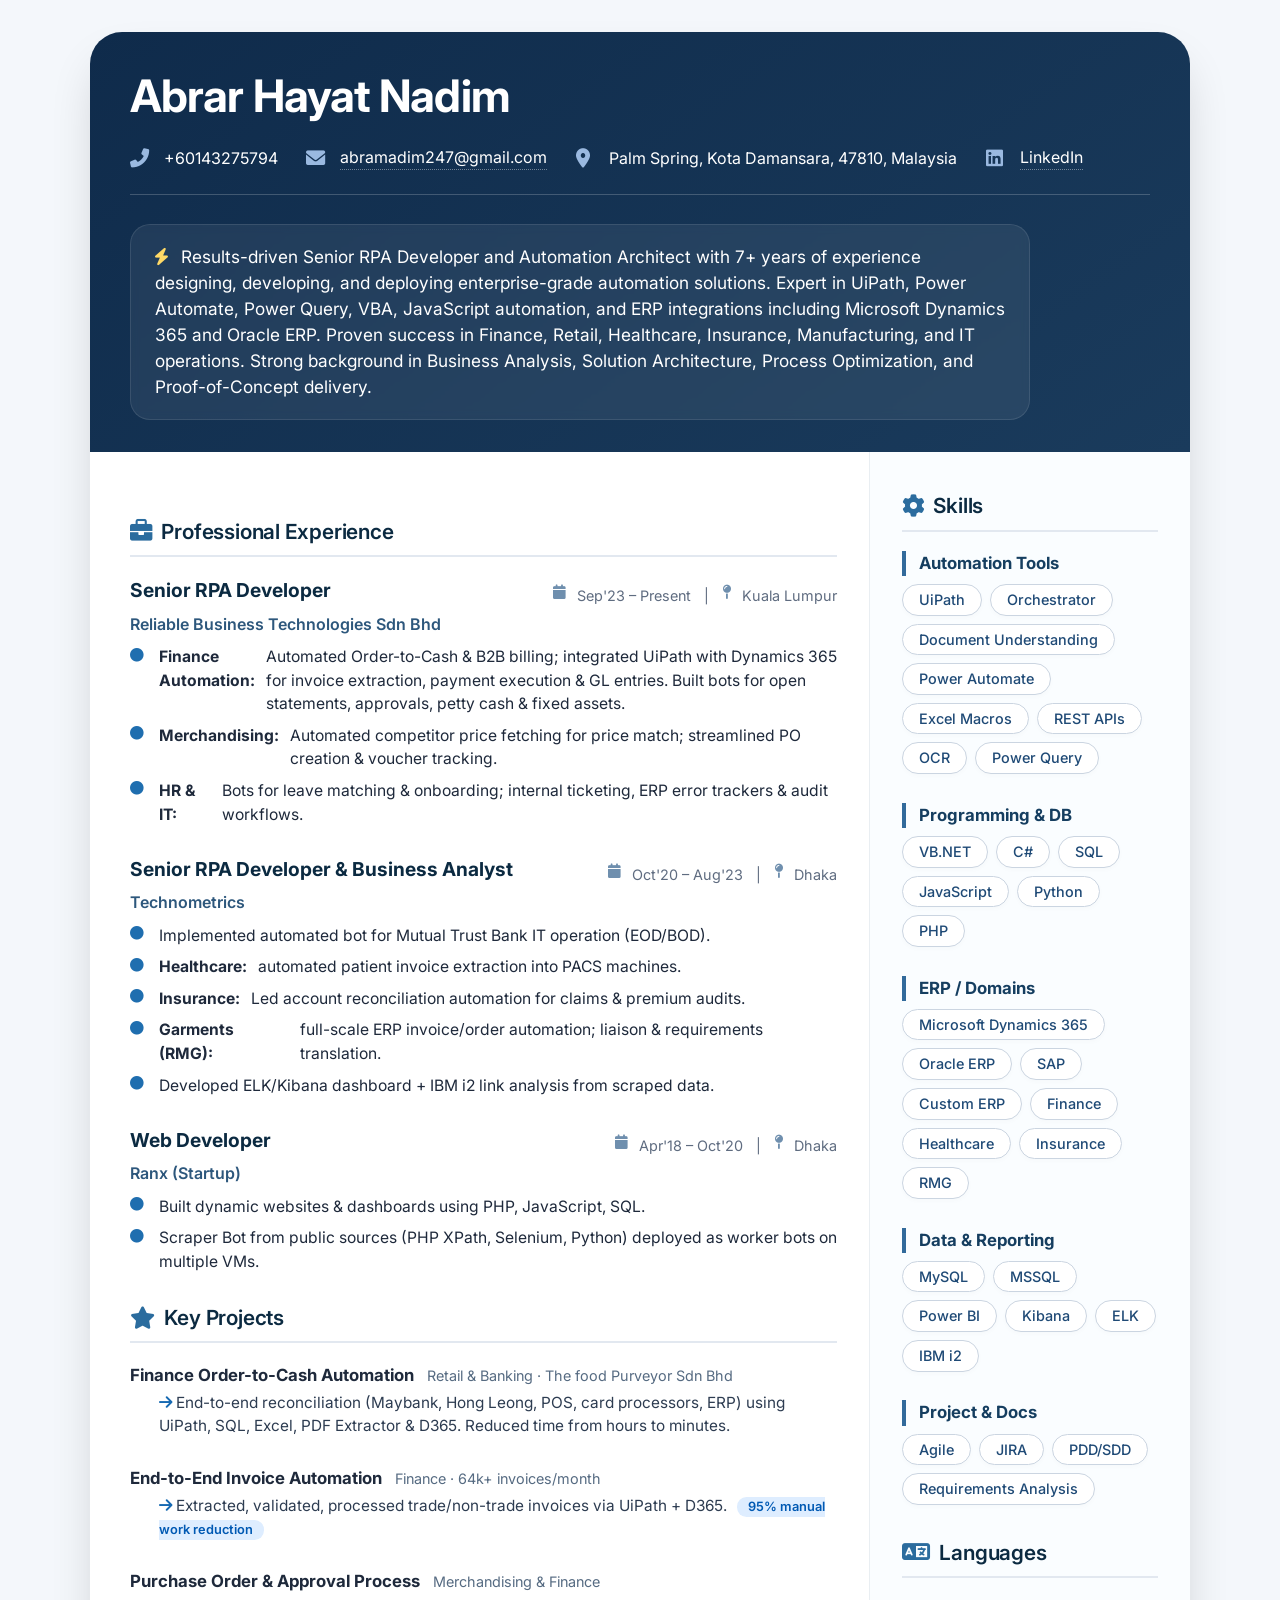
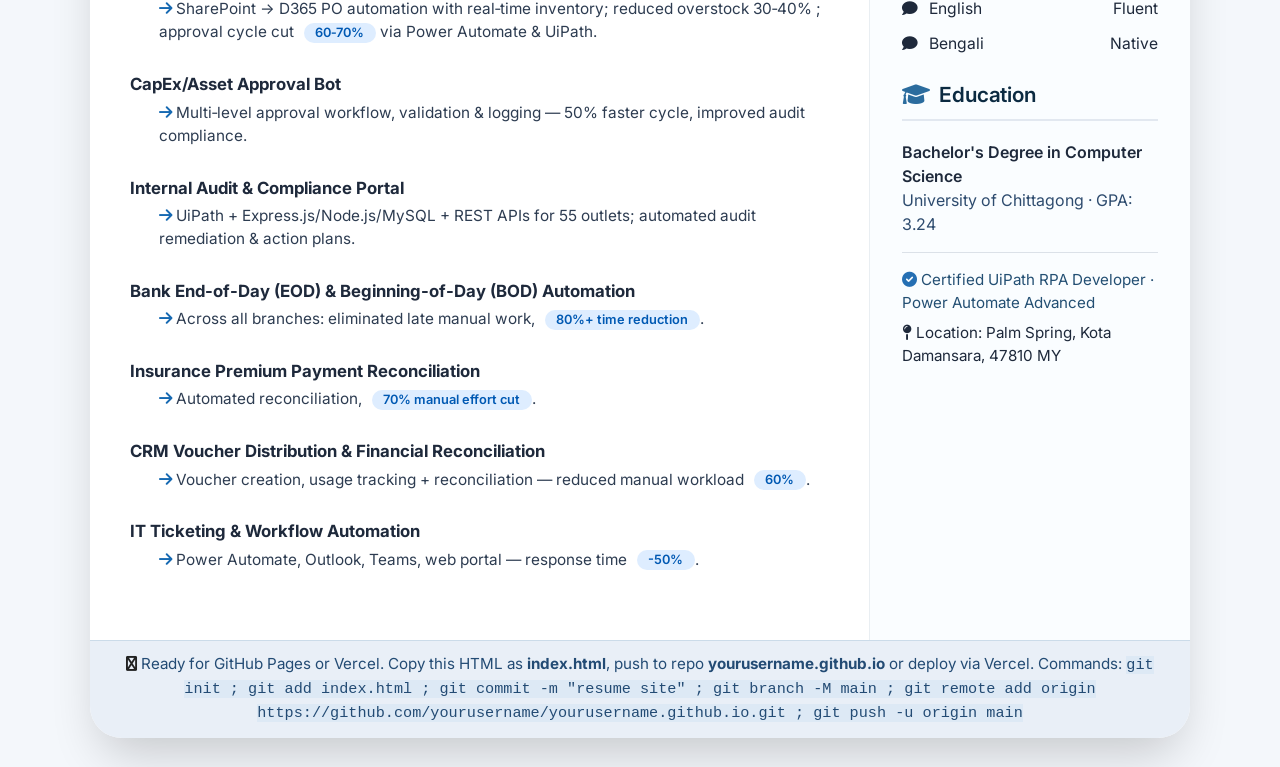
==== index.html @ c3ce4421 "Add files via upload" ====
<!DOCTYPE html>
<html lang="en">
<head>
  <meta charset="UTF-8">
  <meta name="viewport" content="width=device-width, initial-scale=1.0">
  <title>Abrar Hayat Nadim · RPA Architect</title>
  <!-- Font Awesome 6 (free) -->
  <link rel="stylesheet" href="https://cdnjs.cloudflare.com/ajax/libs/font-awesome/6.0.0-beta3/css/all.min.css">
  <!-- Google Fonts: Inter clean modern -->
  <link href="https://fonts.googleapis.com/css2?family=Inter:opsz,wght@14..32,400;14..32,500;14..32,600;14..32,700&display=swap" rel="stylesheet">
  <style>
    * {
      margin: 0;
      padding: 0;
      box-sizing: border-box;
    }

    body {
      background: #f4f7fb;
      font-family: 'Inter', sans-serif;
      color: #1e293b;
      line-height: 1.5;
      padding: 2rem 1rem;
    }

    .container {
      max-width: 1100px;
      margin: 0 auto;
      background: white;
      border-radius: 2rem;
      box-shadow: 0 25px 50px -12px rgba(0,0,0,0.2);
      overflow: hidden;
    }

    /* header / summary section */
    .top-card {
      background: linear-gradient(145deg, #0f2b4b, #1a3b5c);
      color: white;
      padding: 2.5rem 2.5rem 2rem 2.5rem;
    }

    .name-title h1 {
      font-size: 2.8rem;
      font-weight: 700;
      letter-spacing: -0.02em;
      line-height: 1.1;
      margin-bottom: 0.4rem;
    }

    .contact-bar {
      display: flex;
      flex-wrap: wrap;
      gap: 1.8rem;
      margin: 1.5rem 0 1.8rem 0;
      font-size: 1rem;
      border-bottom: 1px solid rgba(255,255,255,0.2);
      padding-bottom: 1.5rem;
    }

    .contact-item {
      display: flex;
      align-items: center;
      gap: 0.6rem;
    }

    .contact-item i {
      font-size: 1.2rem;
      width: 1.5rem;
      color: #9ab9e0;
    }

    .contact-item a {
      color: white;
      text-decoration: none;
      border-bottom: 1px dotted rgba(255,255,255,0.4);
    }

    .contact-item a:hover {
      border-bottom: 1px solid white;
    }

    .summary-text {
      font-size: 1.08rem;
      max-width: 900px;
      background: rgba(255,255,255,0.07);
      padding: 1.2rem 1.5rem;
      border-radius: 20px;
      backdrop-filter: blur(4px);
      border: 1px solid rgba(255,255,255,0.1);
      margin-top: 0.5rem;
    }

    /* main two column layout */
    .main-content {
      display: grid;
      grid-template-columns: 1fr 320px;
      gap: 0;
      background: #fff;
    }

    .left-panel {
      padding: 2.2rem 2rem 2.5rem 2.5rem;
      border-right: 1px solid #e9eef2;
    }

    .right-panel {
      padding: 2.2rem 2rem 2.5rem 2rem;
      background: #fafdff;
    }

    /* section headings */
    .section-head {
      display: flex;
      align-items: center;
      gap: 0.6rem;
      font-weight: 600;
      font-size: 1.3rem;
      letter-spacing: -0.01em;
      margin: 1.8rem 0 1.2rem 0;
      color: #0b2a41;
      border-bottom: 2px solid #e2e8f0;
      padding-bottom: 0.5rem;
    }

    .section-head i {
      color: #2b6c9e;
      font-size: 1.4rem;
    }

    .job-entry, .project-entry, .edu-entry {
      margin-bottom: 1.8rem;
    }

    .job-header {
      display: flex;
      flex-wrap: wrap;
      align-items: baseline;
      justify-content: space-between;
      margin-bottom: 0.3rem;
    }

    .job-title {
      font-weight: 700;
      font-size: 1.2rem;
      color: #0b2a41;
    }

    .company {
      font-weight: 600;
      color: #2d577c;
    }

    .date-loc {
      font-size: 0.9rem;
      color: #5f6c80;
      display: flex;
      gap: 0.5rem;
      flex-wrap: wrap;
    }

    .date-loc i {
      margin-right: 3px;
      color: #6f8fae;
    }

    .desc-list {
      list-style: none;
      margin-top: 0.6rem;
    }

    .desc-list li {
      margin-bottom: 0.5rem;
      display: flex;
      gap: 0.7rem;
      font-size: 0.98rem;
    }

    .desc-list li i {
      color: #1f6eaf;
      font-size: 0.85rem;
      margin-top: 0.2rem;
      min-width: 1.1rem;
    }

    .project-title {
      font-weight: 700;
      font-size: 1.05rem;
      display: flex;
      flex-wrap: wrap;
      align-items: baseline;
      gap: 0.8rem;
      margin-bottom: 0.2rem;
    }

    .project-title span {
      font-size: 0.9rem;
      font-weight: 400;
      color: #566b82;
    }

    .project-desc {
      font-size: 0.96rem;
      margin-left: 1.8rem;
      margin-bottom: 1rem;
      color: #2d3c51;
    }

    /* skill chips */
    .skill-block {
      margin-bottom: 1.8rem;
    }

    .skill-cat {
      font-weight: 700;
      color: #153e60;
      margin-bottom: 0.5rem;
      font-size: 1.05rem;
      border-left: 4px solid #326a9b;
      padding-left: 0.8rem;
    }

    .skill-tags {
      display: flex;
      flex-wrap: wrap;
      gap: 0.5rem;
      margin-bottom: 1.2rem;
    }

    .skill-tag {
      background: white;
      border: 1px solid #cbd5e1;
      padding: 0.25rem 1rem;
      border-radius: 30px;
      font-size: 0.9rem;
      font-weight: 500;
      color: #1f4a76;
      box-shadow: 0 2px 5px rgba(0,0,0,0.02);
    }

    .right-icon-list {
      margin-top: 0.5rem;
    }

    .right-icon-list .item {
      display: flex;
      align-items: center;
      gap: 0.7rem;
      margin-bottom: 0.7rem;
      font-size: 0.98rem;
    }

    .badge-percent {
      background: #deedff;
      color: #0059b3;
      font-weight: 600;
      padding: 0.15rem 0.7rem;
      border-radius: 30px;
      margin-left: 0.4rem;
      font-size: 0.8rem;
    }

    .education-line {
      font-weight: 600;
      margin-top: 1rem;
    }

    hr {
      border: none;
      border-top: 1px solid #dbe1e8;
      margin: 1rem 0;
    }

    /* github pages / vercel hint */
    .deploy-note {
      background: #e9eff7;
      padding: 0.8rem 2rem;
      font-size: 0.95rem;
      color: #234b74;
      text-align: center;
      border-top: 1px solid #cbdbe9;
    }

    .deploy-note i {
      color: #222;
    }

    a {
      color: inherit;
    }

    @media (max-width: 750px) {
      .main-content { grid-template-columns: 1fr; }
      .left-panel { border-right: 0; }
      .top-card { padding: 1.8rem; }
      .name-title h1 { font-size: 2.2rem; }
      .contact-bar { gap: 1rem; flex-wrap: wrap; }
    }
  </style>
</head>
<body>
<div class="container">

  <!-- top header with summary -->
  <div class="top-card">
    <div class="name-title">
      <h1>Abrar Hayat Nadim</h1>
    </div>
    <div class="contact-bar">
      <div class="contact-item"><i class="fas fa-phone-alt"></i> +60143275794</div>
      <div class="contact-item"><i class="fas fa-envelope"></i> <a href="mailto:abramadim247@gmail.com">abramadim247@gmail.com</a></div>
      <div class="contact-item"><i class="fas fa-map-marker-alt"></i> Palm Spring, Kota Damansara, 47810, Malaysia</div>
      <div class="contact-item"><i class="fab fa-linkedin"></i> <a href="#">LinkedIn</a></div>
    </div>
    <div class="summary-text">
      <i class="fas fa-bolt" style="margin-right: 0.5rem; color:#ffd966;"></i> Results-driven Senior RPA Developer and Automation Architect with 7+ years of experience designing, developing, and deploying enterprise-grade automation solutions. Expert in UiPath, Power Automate, Power Query, VBA, JavaScript automation, and ERP integrations including Microsoft Dynamics 365 and Oracle ERP. Proven success in Finance, Retail, Healthcare, Insurance, Manufacturing, and IT operations. Strong background in Business Analysis, Solution Architecture, Process Optimization, and Proof-of-Concept delivery.
    </div>
  </div>

  <!-- main two columns -->
  <div class="main-content">
    <!-- LEFT COLUMN: experience & projects -->
    <div class="left-panel">
      
      <!-- PROFESSIONAL EXPERIENCE -->
      <div class="section-head"><i class="fas fa-briefcase"></i> Professional Experience</div>
      
      <div class="job-entry">
        <div class="job-header">
          <span class="job-title">Senior RPA Developer</span>
          <span class="date-loc"><i class="fas fa-calendar"></i> Sep'23 – Present <span style="margin:0 0.3rem">|</span> <i class="fas fa-map-pin"></i> Kuala Lumpur</span>
        </div>
        <div class="company">Reliable Business Technologies Sdn Bhd</div>
        <ul class="desc-list">
          <li><i class="fas fa-circle"></i> <strong>Finance Automation:</strong> Automated Order-to-Cash & B2B billing; integrated UiPath with Dynamics 365 for invoice extraction, payment execution & GL entries. Built bots for open statements, approvals, petty cash & fixed assets.</li>
          <li><i class="fas fa-circle"></i> <strong>Merchandising:</strong> Automated competitor price fetching for price match; streamlined PO creation & voucher tracking.</li>
          <li><i class="fas fa-circle"></i> <strong>HR & IT:</strong> Bots for leave matching & onboarding; internal ticketing, ERP error trackers & audit workflows.</li>
        </ul>
      </div>

      <div class="job-entry">
        <div class="job-header">
          <span class="job-title">Senior RPA Developer & Business Analyst</span>
          <span class="date-loc"><i class="fas fa-calendar"></i> Oct'20 – Aug'23 <span style="margin:0 0.3rem">|</span> <i class="fas fa-map-pin"></i> Dhaka</span>
        </div>
        <div class="company">Technometrics</div>
        <ul class="desc-list">
          <li><i class="fas fa-circle"></i> Implemented automated bot for Mutual Trust Bank IT operation (EOD/BOD).</li>
          <li><i class="fas fa-circle"></i> <strong>Healthcare:</strong> automated patient invoice extraction into PACS machines.</li>
          <li><i class="fas fa-circle"></i> <strong>Insurance:</strong> Led account reconciliation automation for claims & premium audits.</li>
          <li><i class="fas fa-circle"></i> <strong>Garments (RMG):</strong> full-scale ERP invoice/order automation; liaison & requirements translation.</li>
          <li><i class="fas fa-circle"></i> Developed ELK/Kibana dashboard + IBM i2 link analysis from scraped data.</li>
        </ul>
      </div>

      <div class="job-entry">
        <div class="job-header">
          <span class="job-title">Web Developer</span>
          <span class="date-loc"><i class="fas fa-calendar"></i> Apr'18 – Oct'20 <span style="margin:0 0.3rem">|</span> <i class="fas fa-map-pin"></i> Dhaka</span>
        </div>
        <div class="company">Ranx (Startup)</div>
        <ul class="desc-list">
          <li><i class="fas fa-circle"></i> Built dynamic websites & dashboards using PHP, JavaScript, SQL.</li>
          <li><i class="fas fa-circle"></i> Scraper Bot from public sources (PHP XPath, Selenium, Python) deployed as worker bots on multiple VMs.</li>
        </ul>
      </div>

      <!-- KEY PROJECTS (selected compact) -->
      <div class="section-head"><i class="fas fa-star"></i> Key Projects</div>

      <div class="project-entry">
        <div class="project-title">Finance Order-to-Cash Automation <span>Retail & Banking · The food Purveyor Sdn Bhd</span></div>
        <div class="project-desc"><i class="fas fa-arrow-right" style="color:#1669b2;"></i> End-to-end reconciliation (Maybank, Hong Leong, POS, card processors, ERP) using UiPath, SQL, Excel, PDF Extractor & D365. Reduced time from hours to minutes.</div>
      </div>
      <div class="project-entry">
        <div class="project-title">End-to-End Invoice Automation <span>Finance · 64k+ invoices/month</span></div>
        <div class="project-desc"><i class="fas fa-arrow-right" style="color:#1669b2;"></i> Extracted, validated, processed trade/non-trade invoices via UiPath + D365. <span class="badge-percent">95% manual work reduction</span></div>
      </div>
      <div class="project-entry">
        <div class="project-title">Purchase Order & Approval Process <span>Merchandising & Finance</span></div>
        <div class="project-desc"><i class="fas fa-arrow-right" style="color:#1669b2;"></i> SharePoint → D365 PO automation with real‑time inventory; reduced overstock 30‑40% ; approval cycle cut <span class="badge-percent">60‑70%</span> via Power Automate & UiPath.</div>
      </div>
      <div class="project-entry">
        <div class="project-title">CapEx/Asset Approval Bot</div>
        <div class="project-desc"><i class="fas fa-arrow-right" style="color:#1669b2;"></i> Multi‑level approval workflow, validation & logging — 50% faster cycle, improved audit compliance.</div>
      </div>
      <div class="project-entry">
        <div class="project-title">Internal Audit & Compliance Portal</div>
        <div class="project-desc"><i class="fas fa-arrow-right" style="color:#1669b2;"></i> UiPath + Express.js/Node.js/MySQL + REST APIs for 55 outlets; automated audit remediation & action plans.</div>
      </div>
      <div class="project-entry">
        <div class="project-title">Bank End-of-Day (EOD) & Beginning-of-Day (BOD) Automation</div>
        <div class="project-desc"><i class="fas fa-arrow-right" style="color:#1669b2;"></i> Across all branches: eliminated late manual work, <span class="badge-percent">80%+ time reduction</span>.</div>
      </div>
      <div class="project-entry">
        <div class="project-title">Insurance Premium Payment Reconciliation</div>
        <div class="project-desc"><i class="fas fa-arrow-right" style="color:#1669b2;"></i> Automated reconciliation, <span class="badge-percent">70% manual effort cut</span>.</div>
      </div>
      <div class="project-entry">
        <div class="project-title">CRM Voucher Distribution & Financial Reconciliation</div>
        <div class="project-desc"><i class="fas fa-arrow-right" style="color:#1669b2;"></i> Voucher creation, usage tracking + reconciliation — reduced manual workload <span class="badge-percent">60%</span>.</div>
      </div>
      <div class="project-entry">
        <div class="project-title">IT Ticketing & Workflow Automation</div>
        <div class="project-desc"><i class="fas fa-arrow-right" style="color:#1669b2;"></i> Power Automate, Outlook, Teams, web portal — response time <span class="badge-percent">-50%</span>.</div>
      </div>
    </div> <!-- end left panel -->

    <!-- RIGHT PANEL: skills, education, extra -->
    <div class="right-panel">
      <div class="section-head" style="margin-top: 0.2rem;"><i class="fas fa-cog"></i> Skills</div>

      <div class="skill-block">
        <div class="skill-cat">Automation Tools</div>
        <div class="skill-tags">
          <span class="skill-tag">UiPath</span><span class="skill-tag">Orchestrator</span><span class="skill-tag">Document Understanding</span>
          <span class="skill-tag">Power Automate</span><span class="skill-tag">Excel Macros</span><span class="skill-tag">REST APIs</span>
          <span class="skill-tag">OCR</span><span class="skill-tag">Power Query</span>
        </div>
      </div>

      <div class="skill-block">
        <div class="skill-cat">Programming & DB</div>
        <div class="skill-tags">
          <span class="skill-tag">VB.NET</span><span class="skill-tag">C#</span><span class="skill-tag">SQL</span><span class="skill-tag">JavaScript</span>
          <span class="skill-tag">Python</span><span class="skill-tag">PHP</span>
        </div>
      </div>

      <div class="skill-block">
        <div class="skill-cat">ERP / Domains</div>
        <div class="skill-tags">
          <span class="skill-tag">Microsoft Dynamics 365</span><span class="skill-tag">Oracle ERP</span><span class="skill-tag">SAP</span>
          <span class="skill-tag">Custom ERP</span><span class="skill-tag">Finance</span><span class="skill-tag">Healthcare</span>
          <span class="skill-tag">Insurance</span><span class="skill-tag">RMG</span>
        </div>
      </div>

      <div class="skill-block">
        <div class="skill-cat">Data & Reporting</div>
        <div class="skill-tags">
          <span class="skill-tag">MySQL</span><span class="skill-tag">MSSQL</span><span class="skill-tag">Power BI</span><span class="skill-tag">Kibana</span>
          <span class="skill-tag">ELK</span><span class="skill-tag">IBM i2</span>
        </div>
      </div>

      <div class="skill-block">
        <div class="skill-cat">Project & Docs</div>
        <div class="skill-tags">
          <span class="skill-tag">Agile</span><span class="skill-tag">JIRA</span><span class="skill-tag">PDD/SDD</span>
          <span class="skill-tag">Requirements Analysis</span>
        </div>
      </div>

      <!-- Additional highlights: languages / education -->
      <div style="margin-top: 2rem;">
        <div class="section-head" style="margin-top: 0;"><i class="fas fa-language"></i> Languages</div>
        <div class="right-icon-list">
          <div class="item"><i class="fas fa-comment"></i> English <span style="margin-left:auto;">Fluent</span></div>
          <div class="item"><i class="fas fa-comment"></i> Bengali <span style="margin-left:auto;">Native</span></div>
        </div>
      </div>

      <div style="margin-top: 1.5rem;">
        <div class="section-head" style="margin-top: 0;"><i class="fas fa-graduation-cap"></i> Education</div>
        <div class="education-line">Bachelor's Degree in Computer Science</div>
        <div style="color: #2d4b6e;">University of Chittagong · GPA: 3.24</div>
      </div>

      <!-- tiny extra: certifications / interests (optional) -->
      <hr>
      <div style="font-size:0.95rem; color:#234f73;"><i class="fas fa-check-circle" style="color:#256fb3;"></i> Certified UiPath RPA Developer · Power Automate Advanced</div>
      <div style="font-size:0.95rem; margin-top: 0.5rem;"><i class="fas fa-map-pin"></i> Location: Palm Spring, Kota Damansara, 47810 MY</div>
    </div> <!-- end right panel -->
  </div> <!-- end main content -->

  <!-- deploy instructions (visible on site, acts as guide) -->
  <div class="deploy-note">
    <i class="fas fa-github"></i> Ready for GitHub Pages or Vercel. 
    Copy this HTML as <strong>index.html</strong>, push to repo <strong>yourusername.github.io</strong> or deploy via Vercel. 
    Commands: <code style="background:#dde9f5;">git init ; git add index.html ; git commit -m "resume site" ; git branch -M main ; git remote add origin https://github.com/yourusername/yourusername.github.io.git ; git push -u origin main</code>
  </div>
</div> <!-- end container -->
</body>
</html>
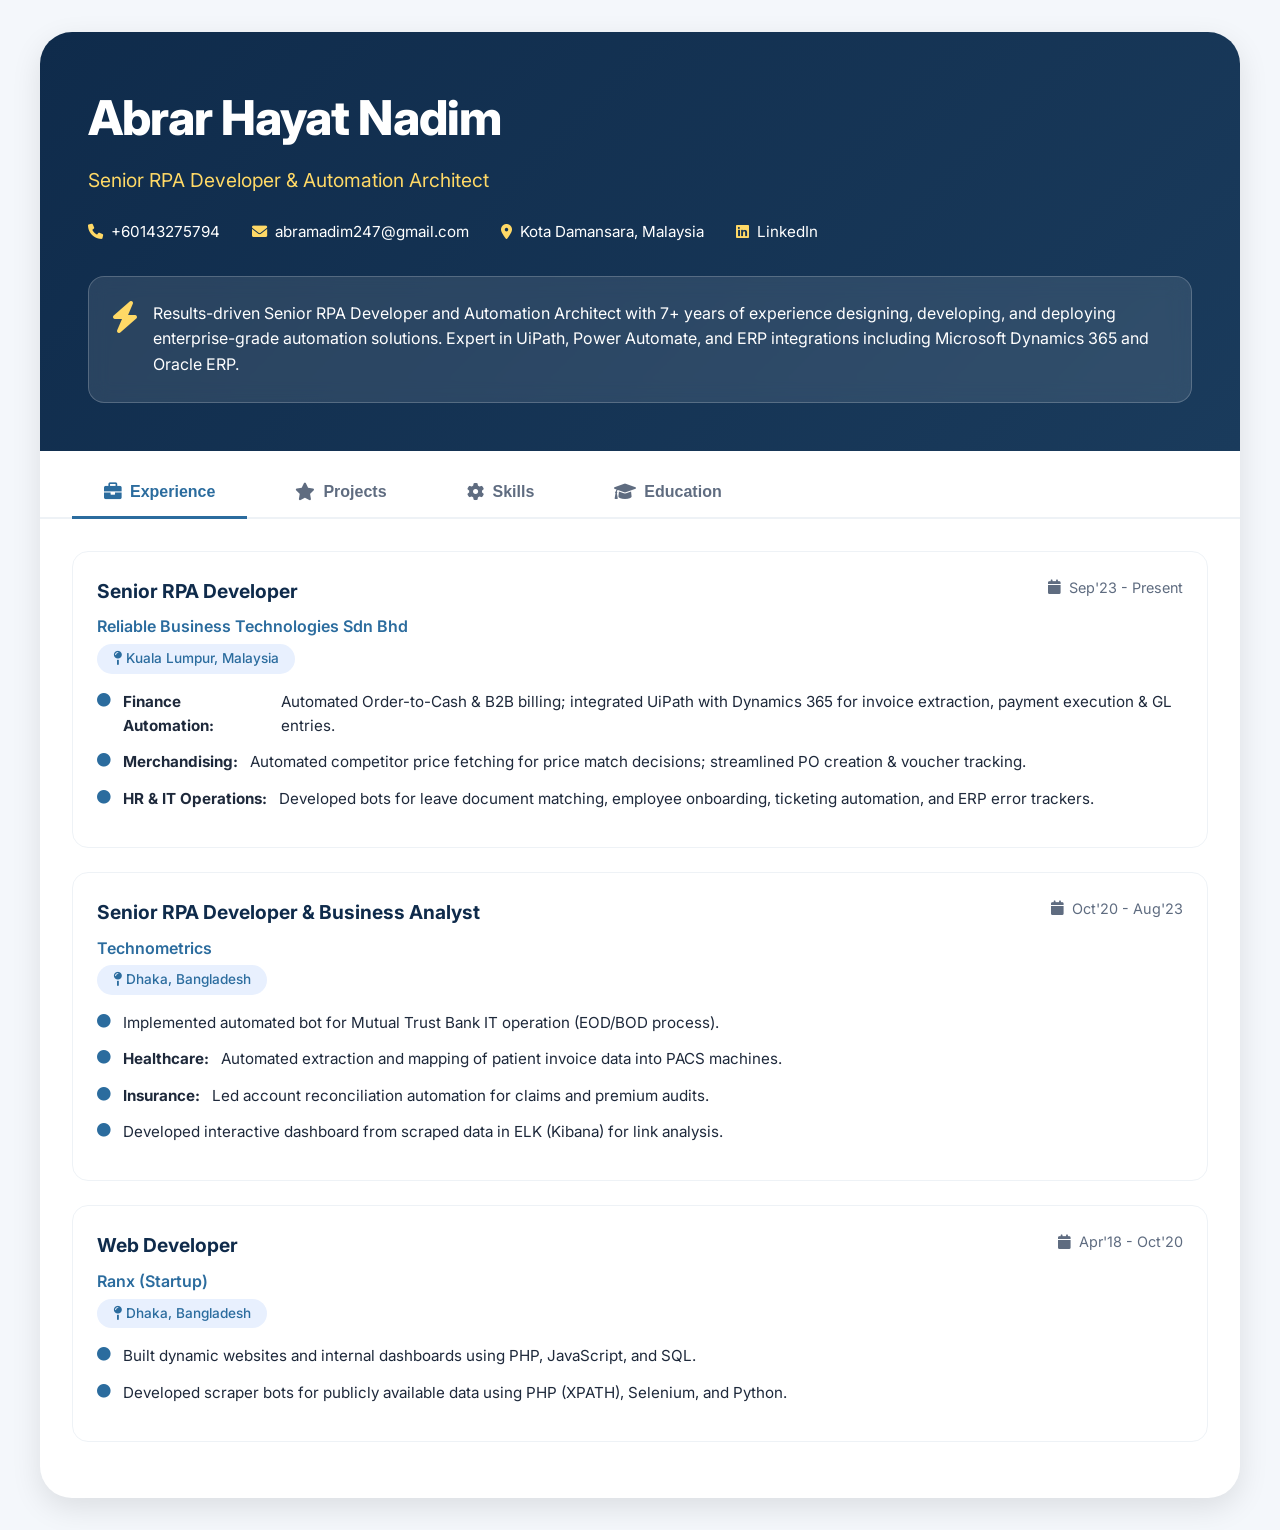
==== commit af5a6804: "Add new project folders and initial files" ====
--- a/index.html
+++ b/index.html
@@ -1,484 +1,78 @@
 <!DOCTYPE html>
 <html lang="en">
 <head>
-  <meta charset="UTF-8">
-  <meta name="viewport" content="width=device-width, initial-scale=1.0">
-  <title>Abrar Hayat Nadim · RPA Architect</title>
-  <!-- Font Awesome 6 (free) -->
-  <link rel="stylesheet" href="https://cdnjs.cloudflare.com/ajax/libs/font-awesome/6.0.0-beta3/css/all.min.css">
-  <!-- Google Fonts: Inter clean modern -->
-  <link href="https://fonts.googleapis.com/css2?family=Inter:opsz,wght@14..32,400;14..32,500;14..32,600;14..32,700&display=swap" rel="stylesheet">
-  <style>
-    * {
-      margin: 0;
-      padding: 0;
-      box-sizing: border-box;
-    }
-
-    body {
-      background: #f4f7fb;
-      font-family: 'Inter', sans-serif;
-      color: #1e293b;
-      line-height: 1.5;
-      padding: 2rem 1rem;
-    }
-
-    .container {
-      max-width: 1100px;
-      margin: 0 auto;
-      background: white;
-      border-radius: 2rem;
-      box-shadow: 0 25px 50px -12px rgba(0,0,0,0.2);
-      overflow: hidden;
-    }
-
-    /* header / summary section */
-    .top-card {
-      background: linear-gradient(145deg, #0f2b4b, #1a3b5c);
-      color: white;
-      padding: 2.5rem 2.5rem 2rem 2.5rem;
-    }
-
-    .name-title h1 {
-      font-size: 2.8rem;
-      font-weight: 700;
-      letter-spacing: -0.02em;
-      line-height: 1.1;
-      margin-bottom: 0.4rem;
-    }
-
-    .contact-bar {
-      display: flex;
-      flex-wrap: wrap;
-      gap: 1.8rem;
-      margin: 1.5rem 0 1.8rem 0;
-      font-size: 1rem;
-      border-bottom: 1px solid rgba(255,255,255,0.2);
-      padding-bottom: 1.5rem;
-    }
-
-    .contact-item {
-      display: flex;
-      align-items: center;
-      gap: 0.6rem;
-    }
-
-    .contact-item i {
-      font-size: 1.2rem;
-      width: 1.5rem;
-      color: #9ab9e0;
-    }
-
-    .contact-item a {
-      color: white;
-      text-decoration: none;
-      border-bottom: 1px dotted rgba(255,255,255,0.4);
-    }
-
-    .contact-item a:hover {
-      border-bottom: 1px solid white;
-    }
-
-    .summary-text {
-      font-size: 1.08rem;
-      max-width: 900px;
-      background: rgba(255,255,255,0.07);
-      padding: 1.2rem 1.5rem;
-      border-radius: 20px;
-      backdrop-filter: blur(4px);
-      border: 1px solid rgba(255,255,255,0.1);
-      margin-top: 0.5rem;
-    }
-
-    /* main two column layout */
-    .main-content {
-      display: grid;
-      grid-template-columns: 1fr 320px;
-      gap: 0;
-      background: #fff;
-    }
-
-    .left-panel {
-      padding: 2.2rem 2rem 2.5rem 2.5rem;
-      border-right: 1px solid #e9eef2;
-    }
-
-    .right-panel {
-      padding: 2.2rem 2rem 2.5rem 2rem;
-      background: #fafdff;
-    }
-
-    /* section headings */
-    .section-head {
-      display: flex;
-      align-items: center;
-      gap: 0.6rem;
-      font-weight: 600;
-      font-size: 1.3rem;
-      letter-spacing: -0.01em;
-      margin: 1.8rem 0 1.2rem 0;
-      color: #0b2a41;
-      border-bottom: 2px solid #e2e8f0;
-      padding-bottom: 0.5rem;
-    }
-
-    .section-head i {
-      color: #2b6c9e;
-      font-size: 1.4rem;
-    }
-
-    .job-entry, .project-entry, .edu-entry {
-      margin-bottom: 1.8rem;
-    }
-
-    .job-header {
-      display: flex;
-      flex-wrap: wrap;
-      align-items: baseline;
-      justify-content: space-between;
-      margin-bottom: 0.3rem;
-    }
-
-    .job-title {
-      font-weight: 700;
-      font-size: 1.2rem;
-      color: #0b2a41;
-    }
-
-    .company {
-      font-weight: 600;
-      color: #2d577c;
-    }
-
-    .date-loc {
-      font-size: 0.9rem;
-      color: #5f6c80;
-      display: flex;
-      gap: 0.5rem;
-      flex-wrap: wrap;
-    }
-
-    .date-loc i {
-      margin-right: 3px;
-      color: #6f8fae;
-    }
-
-    .desc-list {
-      list-style: none;
-      margin-top: 0.6rem;
-    }
-
-    .desc-list li {
-      margin-bottom: 0.5rem;
-      display: flex;
-      gap: 0.7rem;
-      font-size: 0.98rem;
-    }
-
-    .desc-list li i {
-      color: #1f6eaf;
-      font-size: 0.85rem;
-      margin-top: 0.2rem;
-      min-width: 1.1rem;
-    }
-
-    .project-title {
-      font-weight: 700;
-      font-size: 1.05rem;
-      display: flex;
-      flex-wrap: wrap;
-      align-items: baseline;
-      gap: 0.8rem;
-      margin-bottom: 0.2rem;
-    }
-
-    .project-title span {
-      font-size: 0.9rem;
-      font-weight: 400;
-      color: #566b82;
-    }
-
-    .project-desc {
-      font-size: 0.96rem;
-      margin-left: 1.8rem;
-      margin-bottom: 1rem;
-      color: #2d3c51;
-    }
-
-    /* skill chips */
-    .skill-block {
-      margin-bottom: 1.8rem;
-    }
-
-    .skill-cat {
-      font-weight: 700;
-      color: #153e60;
-      margin-bottom: 0.5rem;
-      font-size: 1.05rem;
-      border-left: 4px solid #326a9b;
-      padding-left: 0.8rem;
-    }
-
-    .skill-tags {
-      display: flex;
-      flex-wrap: wrap;
-      gap: 0.5rem;
-      margin-bottom: 1.2rem;
-    }
-
-    .skill-tag {
-      background: white;
-      border: 1px solid #cbd5e1;
-      padding: 0.25rem 1rem;
-      border-radius: 30px;
-      font-size: 0.9rem;
-      font-weight: 500;
-      color: #1f4a76;
-      box-shadow: 0 2px 5px rgba(0,0,0,0.02);
-    }
-
-    .right-icon-list {
-      margin-top: 0.5rem;
-    }
-
-    .right-icon-list .item {
-      display: flex;
-      align-items: center;
-      gap: 0.7rem;
-      margin-bottom: 0.7rem;
-      font-size: 0.98rem;
-    }
-
-    .badge-percent {
-      background: #deedff;
-      color: #0059b3;
-      font-weight: 600;
-      padding: 0.15rem 0.7rem;
-      border-radius: 30px;
-      margin-left: 0.4rem;
-      font-size: 0.8rem;
-    }
-
-    .education-line {
-      font-weight: 600;
-      margin-top: 1rem;
-    }
-
-    hr {
-      border: none;
-      border-top: 1px solid #dbe1e8;
-      margin: 1rem 0;
-    }
-
-    /* github pages / vercel hint */
-    .deploy-note {
-      background: #e9eff7;
-      padding: 0.8rem 2rem;
-      font-size: 0.95rem;
-      color: #234b74;
-      text-align: center;
-      border-top: 1px solid #cbdbe9;
-    }
-
-    .deploy-note i {
-      color: #222;
-    }
-
-    a {
-      color: inherit;
-    }
-
-    @media (max-width: 750px) {
-      .main-content { grid-template-columns: 1fr; }
-      .left-panel { border-right: 0; }
-      .top-card { padding: 1.8rem; }
-      .name-title h1 { font-size: 2.2rem; }
-      .contact-bar { gap: 1rem; flex-wrap: wrap; }
-    }
-  </style>
+    <meta charset="UTF-8">
+    <meta name="viewport" content="width=device-width, initial-scale=1.0">
+    <title>Abrar Hayat Nadim - RPA Architect</title>
+    <!-- Font Awesome -->
+    <link rel="stylesheet" href="https://cdnjs.cloudflare.com/ajax/libs/font-awesome/6.0.0-beta3/css/all.min.css">
+    <!-- Google Fonts -->
+    <link href="https://fonts.googleapis.com/css2?family=Inter:wght@300;400;500;600;700;800&display=swap" rel="stylesheet">
+    <!-- Custom CSS -->
+    <link rel="stylesheet" href="css/style.css">
 </head>
 <body>
-<div class="container">
+    <!-- Loading Animation -->
+    <div class="loader-wrapper">
+        <div class="loader"></div>
+    </div>
 
-  <!-- top header with summary -->
-  <div class="top-card">
-    <div class="name-title">
-      <h1>Abrar Hayat Nadim</h1>
+    <!-- Main Container -->
+    <div class="container">
+        <!-- Header Section -->
+        <header class="header">
+            <div class="profile-header">
+                <div class="profile-info">
+                    <h1 class="name">Abrar Hayat Nadim</h1>
+                    <p class="title">Senior RPA Developer & Automation Architect</p>
+                    <div class="contact-info">
+                        <span><i class="fas fa-phone"></i> +60143275794</span>
+                        <span><i class="fas fa-envelope"></i> abramadim247@gmail.com</span>
+                        <span><i class="fas fa-map-marker-alt"></i> Kota Damansara, Malaysia</span>
+                        <span><i class="fab fa-linkedin"></i> LinkedIn</span>
+                    </div>
+                </div>
+            </div>
+            
+            <!-- Summary Section -->
+            <div class="summary-card">
+                <i class="fas fa-bolt summary-icon"></i>
+                <p class="summary-text">
+                    Results-driven Senior RPA Developer and Automation Architect with 7+ years of experience 
+                    designing, developing, and deploying enterprise-grade automation solutions. Expert in UiPath, 
+                    Power Automate, and ERP integrations including Microsoft Dynamics 365 and Oracle ERP.
+                </p>
+            </div>
+        </header>
+
+        <!-- Tab Navigation -->
+        <div class="tab-container">
+            <div class="tab-nav">
+                <button class="tab-btn active" data-tab="experience">
+                    <i class="fas fa-briefcase"></i> Experience
+                </button>
+                <button class="tab-btn" data-tab="projects">
+                    <i class="fas fa-star"></i> Projects
+                </button>
+                <button class="tab-btn" data-tab="skills">
+                    <i class="fas fa-cog"></i> Skills
+                </button>
+                <button class="tab-btn" data-tab="education">
+                    <i class="fas fa-graduation-cap"></i> Education
+                </button>
+            </div>
+        </div>
+
+        <!-- Tab Content -->
+        <div class="tab-content">
+            <div class="tab-pane active" id="experience"></div>
+            <div class="tab-pane" id="projects"></div>
+            <div class="tab-pane" id="skills"></div>
+            <div class="tab-pane" id="education"></div>
+        </div>
     </div>
-    <div class="contact-bar">
-      <div class="contact-item"><i class="fas fa-phone-alt"></i> +60143275794</div>
-      <div class="contact-item"><i class="fas fa-envelope"></i> <a href="mailto:abramadim247@gmail.com">abramadim247@gmail.com</a></div>
-      <div class="contact-item"><i class="fas fa-map-marker-alt"></i> Palm Spring, Kota Damansara, 47810, Malaysia</div>
-      <div class="contact-item"><i class="fab fa-linkedin"></i> <a href="#">LinkedIn</a></div>
-    </div>
-    <div class="summary-text">
-      <i class="fas fa-bolt" style="margin-right: 0.5rem; color:#ffd966;"></i> Results-driven Senior RPA Developer and Automation Architect with 7+ years of experience designing, developing, and deploying enterprise-grade automation solutions. Expert in UiPath, Power Automate, Power Query, VBA, JavaScript automation, and ERP integrations including Microsoft Dynamics 365 and Oracle ERP. Proven success in Finance, Retail, Healthcare, Insurance, Manufacturing, and IT operations. Strong background in Business Analysis, Solution Architecture, Process Optimization, and Proof-of-Concept delivery.
-    </div>
-  </div>
 
-  <!-- main two columns -->
-  <div class="main-content">
-    <!-- LEFT COLUMN: experience & projects -->
-    <div class="left-panel">
-      
-      <!-- PROFESSIONAL EXPERIENCE -->
-      <div class="section-head"><i class="fas fa-briefcase"></i> Professional Experience</div>
-      
-      <div class="job-entry">
-        <div class="job-header">
-          <span class="job-title">Senior RPA Developer</span>
-          <span class="date-loc"><i class="fas fa-calendar"></i> Sep'23 – Present <span style="margin:0 0.3rem">|</span> <i class="fas fa-map-pin"></i> Kuala Lumpur</span>
-        </div>
-        <div class="company">Reliable Business Technologies Sdn Bhd</div>
-        <ul class="desc-list">
-          <li><i class="fas fa-circle"></i> <strong>Finance Automation:</strong> Automated Order-to-Cash & B2B billing; integrated UiPath with Dynamics 365 for invoice extraction, payment execution & GL entries. Built bots for open statements, approvals, petty cash & fixed assets.</li>
-          <li><i class="fas fa-circle"></i> <strong>Merchandising:</strong> Automated competitor price fetching for price match; streamlined PO creation & voucher tracking.</li>
-          <li><i class="fas fa-circle"></i> <strong>HR & IT:</strong> Bots for leave matching & onboarding; internal ticketing, ERP error trackers & audit workflows.</li>
-        </ul>
-      </div>
-
-      <div class="job-entry">
-        <div class="job-header">
-          <span class="job-title">Senior RPA Developer & Business Analyst</span>
-          <span class="date-loc"><i class="fas fa-calendar"></i> Oct'20 – Aug'23 <span style="margin:0 0.3rem">|</span> <i class="fas fa-map-pin"></i> Dhaka</span>
-        </div>
-        <div class="company">Technometrics</div>
-        <ul class="desc-list">
-          <li><i class="fas fa-circle"></i> Implemented automated bot for Mutual Trust Bank IT operation (EOD/BOD).</li>
-          <li><i class="fas fa-circle"></i> <strong>Healthcare:</strong> automated patient invoice extraction into PACS machines.</li>
-          <li><i class="fas fa-circle"></i> <strong>Insurance:</strong> Led account reconciliation automation for claims & premium audits.</li>
-          <li><i class="fas fa-circle"></i> <strong>Garments (RMG):</strong> full-scale ERP invoice/order automation; liaison & requirements translation.</li>
-          <li><i class="fas fa-circle"></i> Developed ELK/Kibana dashboard + IBM i2 link analysis from scraped data.</li>
-        </ul>
-      </div>
-
-      <div class="job-entry">
-        <div class="job-header">
-          <span class="job-title">Web Developer</span>
-          <span class="date-loc"><i class="fas fa-calendar"></i> Apr'18 – Oct'20 <span style="margin:0 0.3rem">|</span> <i class="fas fa-map-pin"></i> Dhaka</span>
-        </div>
-        <div class="company">Ranx (Startup)</div>
-        <ul class="desc-list">
-          <li><i class="fas fa-circle"></i> Built dynamic websites & dashboards using PHP, JavaScript, SQL.</li>
-          <li><i class="fas fa-circle"></i> Scraper Bot from public sources (PHP XPath, Selenium, Python) deployed as worker bots on multiple VMs.</li>
-        </ul>
-      </div>
-
-      <!-- KEY PROJECTS (selected compact) -->
-      <div class="section-head"><i class="fas fa-star"></i> Key Projects</div>
-
-      <div class="project-entry">
-        <div class="project-title">Finance Order-to-Cash Automation <span>Retail & Banking · The food Purveyor Sdn Bhd</span></div>
-        <div class="project-desc"><i class="fas fa-arrow-right" style="color:#1669b2;"></i> End-to-end reconciliation (Maybank, Hong Leong, POS, card processors, ERP) using UiPath, SQL, Excel, PDF Extractor & D365. Reduced time from hours to minutes.</div>
-      </div>
-      <div class="project-entry">
-        <div class="project-title">End-to-End Invoice Automation <span>Finance · 64k+ invoices/month</span></div>
-        <div class="project-desc"><i class="fas fa-arrow-right" style="color:#1669b2;"></i> Extracted, validated, processed trade/non-trade invoices via UiPath + D365. <span class="badge-percent">95% manual work reduction</span></div>
-      </div>
-      <div class="project-entry">
-        <div class="project-title">Purchase Order & Approval Process <span>Merchandising & Finance</span></div>
-        <div class="project-desc"><i class="fas fa-arrow-right" style="color:#1669b2;"></i> SharePoint → D365 PO automation with real‑time inventory; reduced overstock 30‑40% ; approval cycle cut <span class="badge-percent">60‑70%</span> via Power Automate & UiPath.</div>
-      </div>
-      <div class="project-entry">
-        <div class="project-title">CapEx/Asset Approval Bot</div>
-        <div class="project-desc"><i class="fas fa-arrow-right" style="color:#1669b2;"></i> Multi‑level approval workflow, validation & logging — 50% faster cycle, improved audit compliance.</div>
-      </div>
-      <div class="project-entry">
-        <div class="project-title">Internal Audit & Compliance Portal</div>
-        <div class="project-desc"><i class="fas fa-arrow-right" style="color:#1669b2;"></i> UiPath + Express.js/Node.js/MySQL + REST APIs for 55 outlets; automated audit remediation & action plans.</div>
-      </div>
-      <div class="project-entry">
-        <div class="project-title">Bank End-of-Day (EOD) & Beginning-of-Day (BOD) Automation</div>
-        <div class="project-desc"><i class="fas fa-arrow-right" style="color:#1669b2;"></i> Across all branches: eliminated late manual work, <span class="badge-percent">80%+ time reduction</span>.</div>
-      </div>
-      <div class="project-entry">
-        <div class="project-title">Insurance Premium Payment Reconciliation</div>
-        <div class="project-desc"><i class="fas fa-arrow-right" style="color:#1669b2;"></i> Automated reconciliation, <span class="badge-percent">70% manual effort cut</span>.</div>
-      </div>
-      <div class="project-entry">
-        <div class="project-title">CRM Voucher Distribution & Financial Reconciliation</div>
-        <div class="project-desc"><i class="fas fa-arrow-right" style="color:#1669b2;"></i> Voucher creation, usage tracking + reconciliation — reduced manual workload <span class="badge-percent">60%</span>.</div>
-      </div>
-      <div class="project-entry">
-        <div class="project-title">IT Ticketing & Workflow Automation</div>
-        <div class="project-desc"><i class="fas fa-arrow-right" style="color:#1669b2;"></i> Power Automate, Outlook, Teams, web portal — response time <span class="badge-percent">-50%</span>.</div>
-      </div>
-    </div> <!-- end left panel -->
-
-    <!-- RIGHT PANEL: skills, education, extra -->
-    <div class="right-panel">
-      <div class="section-head" style="margin-top: 0.2rem;"><i class="fas fa-cog"></i> Skills</div>
-
-      <div class="skill-block">
-        <div class="skill-cat">Automation Tools</div>
-        <div class="skill-tags">
-          <span class="skill-tag">UiPath</span><span class="skill-tag">Orchestrator</span><span class="skill-tag">Document Understanding</span>
-          <span class="skill-tag">Power Automate</span><span class="skill-tag">Excel Macros</span><span class="skill-tag">REST APIs</span>
-          <span class="skill-tag">OCR</span><span class="skill-tag">Power Query</span>
-        </div>
-      </div>
-
-      <div class="skill-block">
-        <div class="skill-cat">Programming & DB</div>
-        <div class="skill-tags">
-          <span class="skill-tag">VB.NET</span><span class="skill-tag">C#</span><span class="skill-tag">SQL</span><span class="skill-tag">JavaScript</span>
-          <span class="skill-tag">Python</span><span class="skill-tag">PHP</span>
-        </div>
-      </div>
-
-      <div class="skill-block">
-        <div class="skill-cat">ERP / Domains</div>
-        <div class="skill-tags">
-          <span class="skill-tag">Microsoft Dynamics 365</span><span class="skill-tag">Oracle ERP</span><span class="skill-tag">SAP</span>
-          <span class="skill-tag">Custom ERP</span><span class="skill-tag">Finance</span><span class="skill-tag">Healthcare</span>
-          <span class="skill-tag">Insurance</span><span class="skill-tag">RMG</span>
-        </div>
-      </div>
-
-      <div class="skill-block">
-        <div class="skill-cat">Data & Reporting</div>
-        <div class="skill-tags">
-          <span class="skill-tag">MySQL</span><span class="skill-tag">MSSQL</span><span class="skill-tag">Power BI</span><span class="skill-tag">Kibana</span>
-          <span class="skill-tag">ELK</span><span class="skill-tag">IBM i2</span>
-        </div>
-      </div>
-
-      <div class="skill-block">
-        <div class="skill-cat">Project & Docs</div>
-        <div class="skill-tags">
-          <span class="skill-tag">Agile</span><span class="skill-tag">JIRA</span><span class="skill-tag">PDD/SDD</span>
-          <span class="skill-tag">Requirements Analysis</span>
-        </div>
-      </div>
-
-      <!-- Additional highlights: languages / education -->
-      <div style="margin-top: 2rem;">
-        <div class="section-head" style="margin-top: 0;"><i class="fas fa-language"></i> Languages</div>
-        <div class="right-icon-list">
-          <div class="item"><i class="fas fa-comment"></i> English <span style="margin-left:auto;">Fluent</span></div>
-          <div class="item"><i class="fas fa-comment"></i> Bengali <span style="margin-left:auto;">Native</span></div>
-        </div>
-      </div>
-
-      <div style="margin-top: 1.5rem;">
-        <div class="section-head" style="margin-top: 0;"><i class="fas fa-graduation-cap"></i> Education</div>
-        <div class="education-line">Bachelor's Degree in Computer Science</div>
-        <div style="color: #2d4b6e;">University of Chittagong · GPA: 3.24</div>
-      </div>
-
-      <!-- tiny extra: certifications / interests (optional) -->
-      <hr>
-      <div style="font-size:0.95rem; color:#234f73;"><i class="fas fa-check-circle" style="color:#256fb3;"></i> Certified UiPath RPA Developer · Power Automate Advanced</div>
-      <div style="font-size:0.95rem; margin-top: 0.5rem;"><i class="fas fa-map-pin"></i> Location: Palm Spring, Kota Damansara, 47810 MY</div>
-    </div> <!-- end right panel -->
-  </div> <!-- end main content -->
-
-  <!-- deploy instructions (visible on site, acts as guide) -->
-  <div class="deploy-note">
-    <i class="fas fa-github"></i> Ready for GitHub Pages or Vercel. 
-    Copy this HTML as <strong>index.html</strong>, push to repo <strong>yourusername.github.io</strong> or deploy via Vercel. 
-    Commands: <code style="background:#dde9f5;">git init ; git add index.html ; git commit -m "resume site" ; git branch -M main ; git remote add origin https://github.com/yourusername/yourusername.github.io.git ; git push -u origin main</code>
-  </div>
-</div> <!-- end container -->
+    <!-- Custom JS -->
+    <script src="js/main.js"></script>
 </body>
 </html>
--- a/css/style.css
+++ b/css/style.css
@@ -0,0 +1,469 @@
+* {
+    margin: 0;
+    padding: 0;
+    box-sizing: border-box;
+}
+
+:root {
+    --primary: #0f2b4b;
+    --primary-light: #1a3b5c;
+    --secondary: #2b6c9e;
+    --accent: #ffd966;
+    --text-dark: #1e293b;
+    --text-light: #5f6c80;
+    --bg-light: #f4f7fb;
+    --white: #ffffff;
+    --shadow: 0 10px 30px rgba(0,0,0,0.1);
+    --transition: all 0.3s ease;
+}
+
+body {
+    font-family: 'Inter', sans-serif;
+    background: var(--bg-light);
+    color: var(--text-dark);
+    line-height: 1.6;
+}
+
+/* Loader Animation */
+.loader-wrapper {
+    position: fixed;
+    top: 0;
+    left: 0;
+    width: 100%;
+    height: 100%;
+    background: var(--primary);
+    display: flex;
+    justify-content: center;
+    align-items: center;
+    z-index: 9999;
+    transition: opacity 0.5s ease;
+}
+
+.loader-wrapper.fade-out {
+    opacity: 0;
+    pointer-events: none;
+}
+
+.loader {
+    width: 50px;
+    height: 50px;
+    border: 3px solid var(--white);
+    border-radius: 50%;
+    border-top-color: var(--accent);
+    animation: spin 1s ease-in-out infinite;
+}
+
+@keyframes spin {
+    to { transform: rotate(360deg); }
+}
+
+/* Container */
+.container {
+    max-width: 1200px;
+    margin: 2rem auto;
+    background: var(--white);
+    border-radius: 2rem;
+    box-shadow: var(--shadow);
+    overflow: hidden;
+    opacity: 0;
+    transform: translateY(20px);
+    animation: slideUp 0.5s ease forwards 0.3s;
+}
+
+@keyframes slideUp {
+    to {
+        opacity: 1;
+        transform: translateY(0);
+    }
+}
+
+/* Header */
+.header {
+    background: linear-gradient(135deg, var(--primary), var(--primary-light));
+    color: var(--white);
+    padding: 3rem;
+}
+
+.profile-info {
+    margin-bottom: 2rem;
+}
+
+.name {
+    font-size: 3rem;
+    font-weight: 800;
+    letter-spacing: -0.02em;
+    margin-bottom: 0.5rem;
+    animation: slideInLeft 0.5s ease;
+}
+
+.title {
+    font-size: 1.2rem;
+    color: var(--accent);
+    margin-bottom: 1.5rem;
+    animation: slideInLeft 0.5s ease 0.1s both;
+}
+
+.contact-info {
+    display: flex;
+    flex-wrap: wrap;
+    gap: 2rem;
+    animation: slideInLeft 0.5s ease 0.2s both;
+}
+
+.contact-info span {
+    display: flex;
+    align-items: center;
+    gap: 0.5rem;
+    font-size: 0.95rem;
+}
+
+.contact-info i {
+    color: var(--accent);
+}
+
+/* Summary Card */
+.summary-card {
+    background: rgba(255,255,255,0.1);
+    backdrop-filter: blur(10px);
+    border: 1px solid rgba(255,255,255,0.2);
+    border-radius: 1rem;
+    padding: 1.5rem;
+    display: flex;
+    align-items: flex-start;
+    gap: 1rem;
+    animation: slideInLeft 0.5s ease 0.3s both;
+}
+
+.summary-icon {
+    font-size: 2rem;
+    color: var(--accent);
+}
+
+.summary-text {
+    font-size: 1rem;
+    line-height: 1.6;
+}
+
+/* Tab Navigation */
+.tab-container {
+    padding: 1rem 2rem 0;
+    background: var(--white);
+    border-bottom: 2px solid #eef2f6;
+}
+
+.tab-nav {
+    display: flex;
+    gap: 1rem;
+    flex-wrap: wrap;
+}
+
+.tab-btn {
+    padding: 1rem 2rem;
+    font-size: 1rem;
+    font-weight: 600;
+    background: none;
+    border: none;
+    color: var(--text-light);
+    cursor: pointer;
+    transition: var(--transition);
+    position: relative;
+    display: flex;
+    align-items: center;
+    gap: 0.5rem;
+}
+
+.tab-btn i {
+    font-size: 1.1rem;
+}
+
+.tab-btn::after {
+    content: '';
+    position: absolute;
+    bottom: -2px;
+    left: 0;
+    width: 0;
+    height: 3px;
+    background: var(--secondary);
+    transition: var(--transition);
+}
+
+.tab-btn:hover {
+    color: var(--primary);
+}
+
+.tab-btn.active {
+    color: var(--secondary);
+}
+
+.tab-btn.active::after {
+    width: 100%;
+}
+
+/* Tab Content */
+.tab-content {
+    padding: 2rem;
+    min-height: 500px;
+}
+
+.tab-pane {
+    display: none;
+    animation: fadeIn 0.5s ease;
+}
+
+.tab-pane.active {
+    display: block;
+}
+
+@keyframes fadeIn {
+    from {
+        opacity: 0;
+        transform: translateY(10px);
+    }
+    to {
+        opacity: 1;
+        transform: translateY(0);
+    }
+}
+
+/* Content Cards */
+.content-card {
+    background: var(--white);
+    border: 1px solid #eef2f6;
+    border-radius: 1rem;
+    padding: 1.5rem;
+    margin-bottom: 1.5rem;
+    transition: var(--transition);
+    position: relative;
+    overflow: hidden;
+}
+
+.content-card::before {
+    content: '';
+    position: absolute;
+    top: 0;
+    left: 0;
+    width: 4px;
+    height: 0;
+    background: var(--secondary);
+    transition: var(--transition);
+}
+
+.content-card:hover {
+    transform: translateX(5px);
+    box-shadow: var(--shadow);
+}
+
+.content-card:hover::before {
+    height: 100%;
+}
+
+.card-header {
+    display: flex;
+    justify-content: space-between;
+    align-items: flex-start;
+    margin-bottom: 0.5rem;
+}
+
+.card-title {
+    font-size: 1.2rem;
+    font-weight: 700;
+    color: var(--primary);
+}
+
+.card-subtitle {
+    color: var(--secondary);
+    font-weight: 600;
+    margin-bottom: 0.25rem;
+}
+
+.card-date {
+    color: var(--text-light);
+    font-size: 0.9rem;
+    display: flex;
+    align-items: center;
+    gap: 0.5rem;
+}
+
+.company-badge {
+    display: inline-block;
+    background: #e8f0fe;
+    color: var(--secondary);
+    padding: 0.25rem 1rem;
+    border-radius: 30px;
+    font-size: 0.85rem;
+    font-weight: 500;
+    margin-bottom: 1rem;
+}
+
+/* List Styling */
+.custom-list {
+    list-style: none;
+}
+
+.custom-list li {
+    margin-bottom: 0.75rem;
+    display: flex;
+    gap: 0.75rem;
+    font-size: 0.95rem;
+}
+
+.custom-list li i {
+    color: var(--secondary);
+    font-size: 0.85rem;
+    margin-top: 0.25rem;
+}
+
+/* Project Tags */
+.project-tags {
+    display: flex;
+    flex-wrap: wrap;
+    gap: 0.5rem;
+    margin-top: 1rem;
+}
+
+.project-tag {
+    background: #e8f0fe;
+    color: var(--secondary);
+    padding: 0.25rem 0.75rem;
+    border-radius: 30px;
+    font-size: 0.8rem;
+    font-weight: 500;
+}
+
+/* Achievement Badge */
+.achievement-badge {
+    display: inline-block;
+    background: linear-gradient(135deg, #deedff, #c8e0ff);
+    color: var(--secondary);
+    padding: 0.2rem 1rem;
+    border-radius: 30px;
+    font-size: 0.8rem;
+    font-weight: 600;
+    margin-left: 0.5rem;
+}
+
+/* Skills Grid */
+.skills-grid {
+    display: grid;
+    grid-template-columns: repeat(auto-fill, minmax(250px, 1fr));
+    gap: 1.5rem;
+}
+
+.skill-category {
+    background: #f8fafd;
+    border-radius: 1rem;
+    padding: 1.5rem;
+}
+
+.skill-category h3 {
+    color: var(--primary);
+    margin-bottom: 1rem;
+    font-size: 1.1rem;
+    border-left: 4px solid var(--secondary);
+    padding-left: 0.75rem;
+}
+
+.skill-items {
+    display: flex;
+    flex-wrap: wrap;
+    gap: 0.5rem;
+}
+
+.skill-item {
+    background: var(--white);
+    border: 1px solid #e2e8f0;
+    padding: 0.4rem 1rem;
+    border-radius: 30px;
+    font-size: 0.9rem;
+    font-weight: 500;
+    color: var(--text-dark);
+    transition: var(--transition);
+}
+
+.skill-item:hover {
+    background: var(--secondary);
+    color: var(--white);
+    border-color: var(--secondary);
+    transform: translateY(-2px);
+}
+
+/* Education Cards */
+.edu-card {
+    text-align: center;
+    padding: 2rem;
+}
+
+.edu-icon {
+    font-size: 3rem;
+    color: var(--secondary);
+    margin-bottom: 1rem;
+}
+
+.edu-degree {
+    font-size: 1.3rem;
+    font-weight: 700;
+    color: var(--primary);
+    margin-bottom: 0.5rem;
+}
+
+.edu-school {
+    color: var(--text-light);
+    margin-bottom: 0.5rem;
+}
+
+.edu-gpa {
+    display: inline-block;
+    background: var(--accent);
+    color: var(--primary);
+    padding: 0.3rem 1.5rem;
+    border-radius: 30px;
+    font-weight: 600;
+    margin-top: 1rem;
+}
+
+/* Responsive Design */
+@media (max-width: 768px) {
+    .container {
+        margin: 1rem;
+        border-radius: 1rem;
+    }
+
+    .header {
+        padding: 2rem;
+    }
+
+    .name {
+        font-size: 2.2rem;
+    }
+
+    .contact-info {
+        flex-direction: column;
+        gap: 0.75rem;
+    }
+
+    .tab-nav {
+        flex-direction: column;
+        gap: 0.5rem;
+    }
+
+    .tab-btn {
+        width: 100%;
+        justify-content: center;
+    }
+
+    .skills-grid {
+        grid-template-columns: 1fr;
+    }
+}
+
+/* Animations */
+@keyframes slideInLeft {
+    from {
+        opacity: 0;
+        transform: translateX(-30px);
+    }
+    to {
+        opacity: 1;
+        transform: translateX(0);
+    }
+}
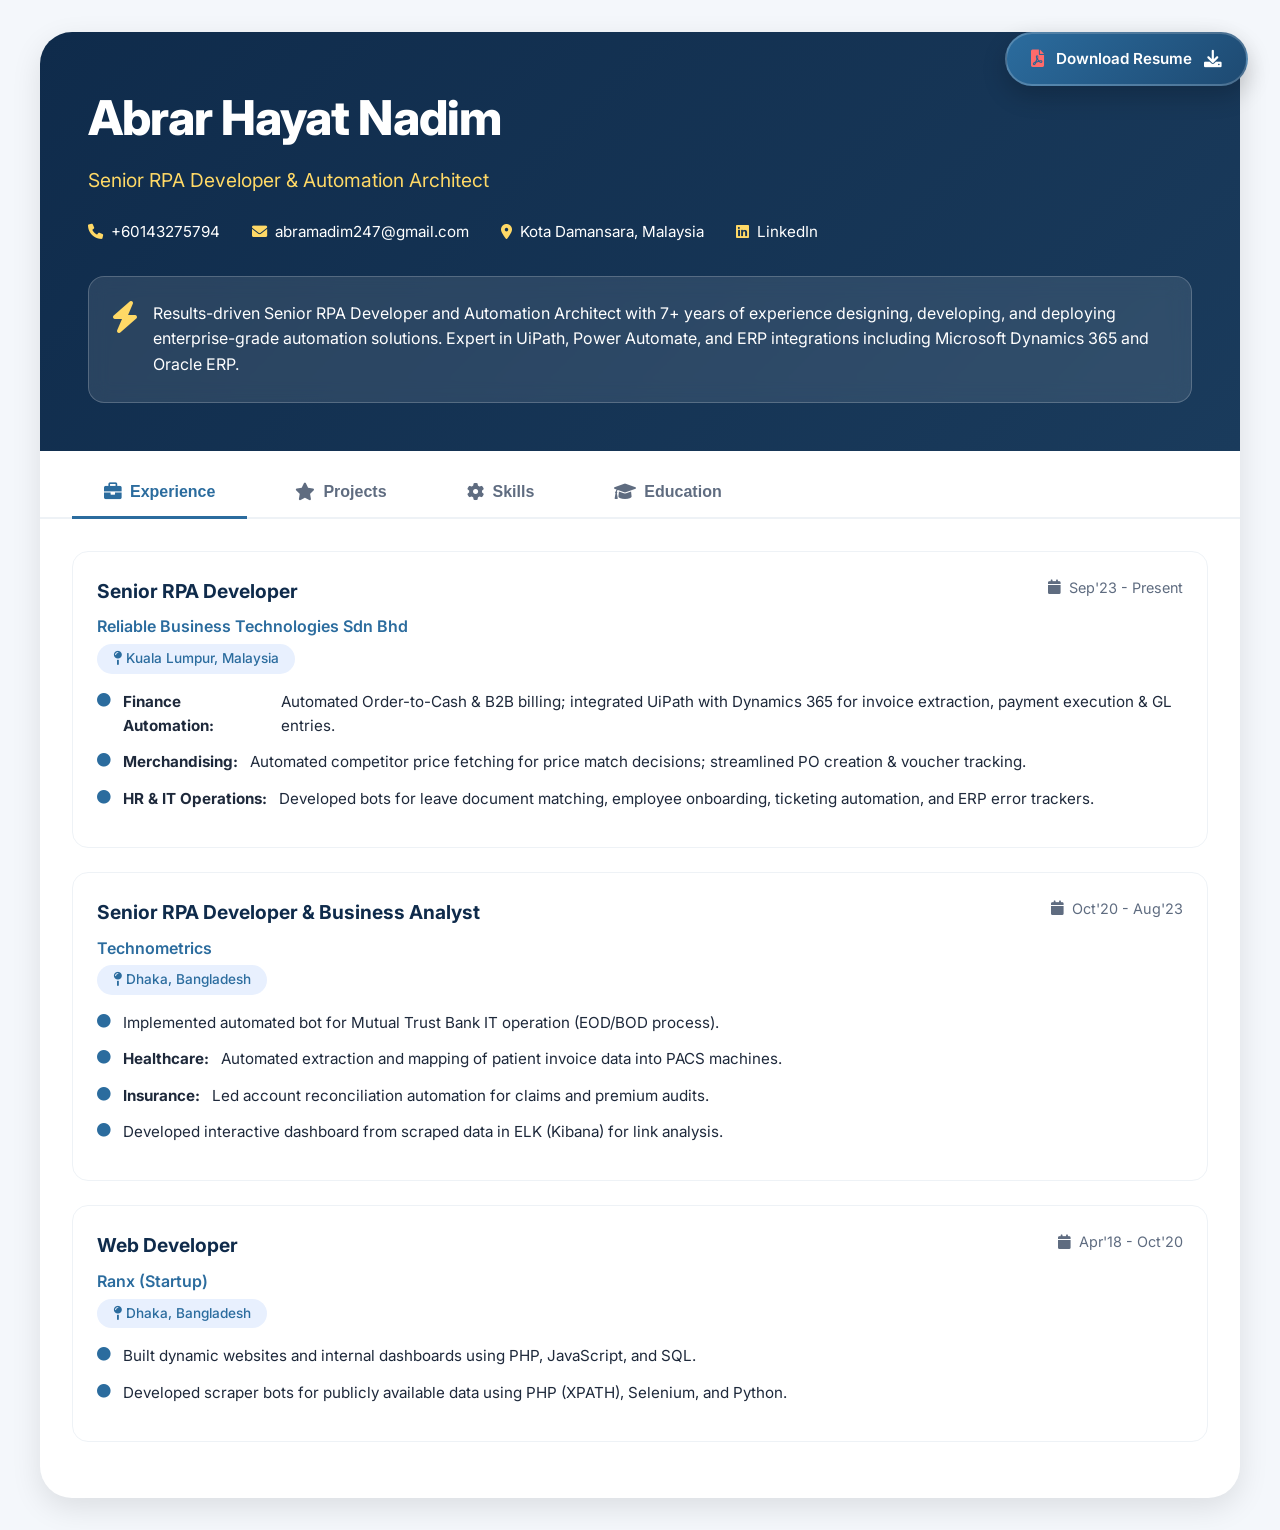
==== commit f56d9721: "cv and button" ====
--- a/index.html
+++ b/index.html
@@ -15,6 +15,15 @@
     <!-- Loading Animation -->
     <div class="loader-wrapper">
         <div class="loader"></div>
+    </div>
+
+    <!-- Download Resume Button (Top Right Corner) -->
+    <div class="download-container">
+        <a href="ABRAR_HAYAT_NADIM_UPDATED.pdf" download="Abrar_Hayat_Nadim_Resume.pdf" class="download-btn">
+            <i class="fas fa-file-pdf"></i>
+            <span>Download Resume</span>
+            <i class="fas fa-download"></i>
+        </a>
     </div>
 
     <!-- Main Container -->
--- a/css/style.css
+++ b/css/style.css
@@ -17,6 +17,146 @@
     --transition: all 0.3s ease;
 }
 
+
+/* Download Button Styles - Add this after the :root section */
+.download-container {
+    position: fixed;
+    top: 2rem;
+    right: 2rem;
+    z-index: 1000;
+    animation: slideInRight 0.5s ease 0.5s both;
+}
+
+.download-btn {
+    display: flex;
+    align-items: center;
+    gap: 0.75rem;
+    background: linear-gradient(135deg, #2b6c9e, #1e4a72);
+    color: white;
+    padding: 0.8rem 1.5rem;
+    border-radius: 50px;
+    text-decoration: none;
+    font-weight: 600;
+    font-size: 0.95rem;
+    box-shadow: 0 10px 25px rgba(0,0,0,0.2);
+    border: 2px solid rgba(255,255,255,0.2);
+    backdrop-filter: blur(5px);
+    transition: all 0.3s ease;
+    position: relative;
+    overflow: hidden;
+}
+
+.download-btn::before {
+    content: '';
+    position: absolute;
+    top: 0;
+    left: -100%;
+    width: 100%;
+    height: 100%;
+    background: linear-gradient(90deg, transparent, rgba(255,255,255,0.2), transparent);
+    transition: left 0.5s ease;
+}
+
+.download-btn:hover {
+    transform: translateY(-3px);
+    box-shadow: 0 15px 35px rgba(43, 108, 158, 0.4);
+    background: linear-gradient(135deg, #1e4a72, #0f2b4b);
+}
+
+.download-btn:hover::before {
+    left: 100%;
+}
+
+.download-btn i {
+    font-size: 1.1rem;
+}
+
+.download-btn i:first-child {
+    color: #ff6b6b;
+}
+
+.download-btn i:last-child {
+    animation: bounce 2s infinite;
+}
+
+/* Pulse animation for download icon */
+@keyframes bounce {
+    0%, 20%, 50%, 80%, 100% {
+        transform: translateY(0);
+    }
+    40% {
+        transform: translateY(-5px);
+    }
+    60% {
+        transform: translateY(-3px);
+    }
+}
+
+@keyframes slideInRight {
+    from {
+        opacity: 0;
+        transform: translateX(50px);
+    }
+    to {
+        opacity: 1;
+        transform: translateX(0);
+    }
+}
+
+/* Responsive adjustments for download button */
+@media (max-width: 768px) {
+    .download-container {
+        top: 1rem;
+        right: 1rem;
+    }
+    
+    .download-btn {
+        padding: 0.6rem 1rem;
+        font-size: 0.85rem;
+    }
+    
+    .download-btn span {
+        display: none; /* Hide text on mobile, show only icons */
+    }
+    
+    .download-btn i:first-child {
+        margin-right: 0;
+    }
+}
+
+@media (max-width: 480px) {
+    .download-container {
+        top: 0.5rem;
+        right: 0.5rem;
+    }
+    
+    .download-btn {
+        padding: 0.5rem;
+        border-radius: 50%;
+    }
+    
+    .download-btn span {
+        display: none;
+    }
+    
+    .download-btn i {
+        margin: 0;
+        font-size: 1.2rem;
+    }
+}
+
+/* Also add a small adjustment to the container to account for fixed button */
+.container {
+    margin-top: 1rem; /* Reduced from 2rem since button is fixed */
+}
+
+@media (max-width: 768px) {
+    .container {
+        margin-top: 0.5rem;
+    }
+}
+
+
 body {
     font-family: 'Inter', sans-serif;
     background: var(--bg-light);
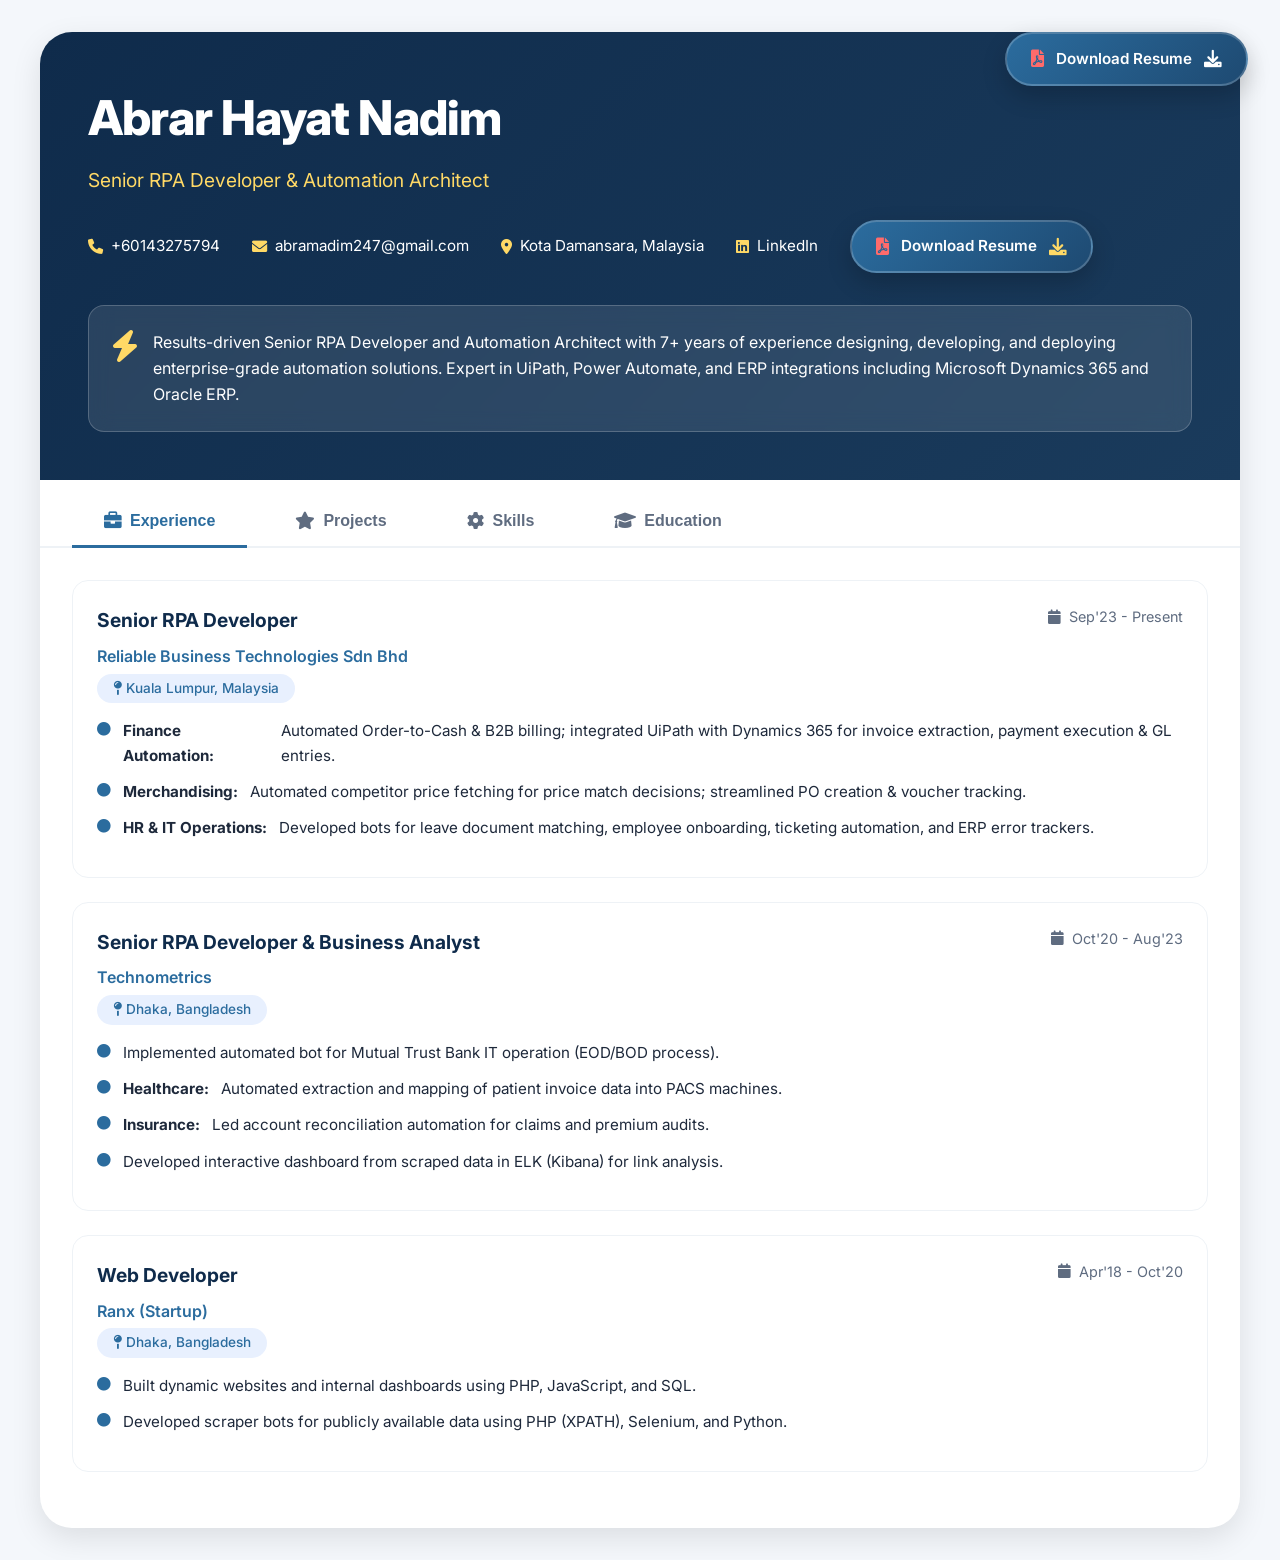
==== commit 0a21aea7: "cv and button properly" ====
--- a/index.html
+++ b/index.html
@@ -39,6 +39,7 @@
                         <span><i class="fas fa-envelope"></i> abramadim247@gmail.com</span>
                         <span><i class="fas fa-map-marker-alt"></i> Kota Damansara, Malaysia</span>
                         <span><i class="fab fa-linkedin"></i> LinkedIn</span>
+                        <span><a href="ABRAR_HAYAT_NADIM_UPDATED.pdf" download="Abrar_Hayat_Nadim_Resume.pdf" class="download-btn"><i class="fas fa-file-pdf"></i><span>Download Resume</span><i class="fas fa-download"></i></a></span>
                     </div>
                 </div>
             </div>
